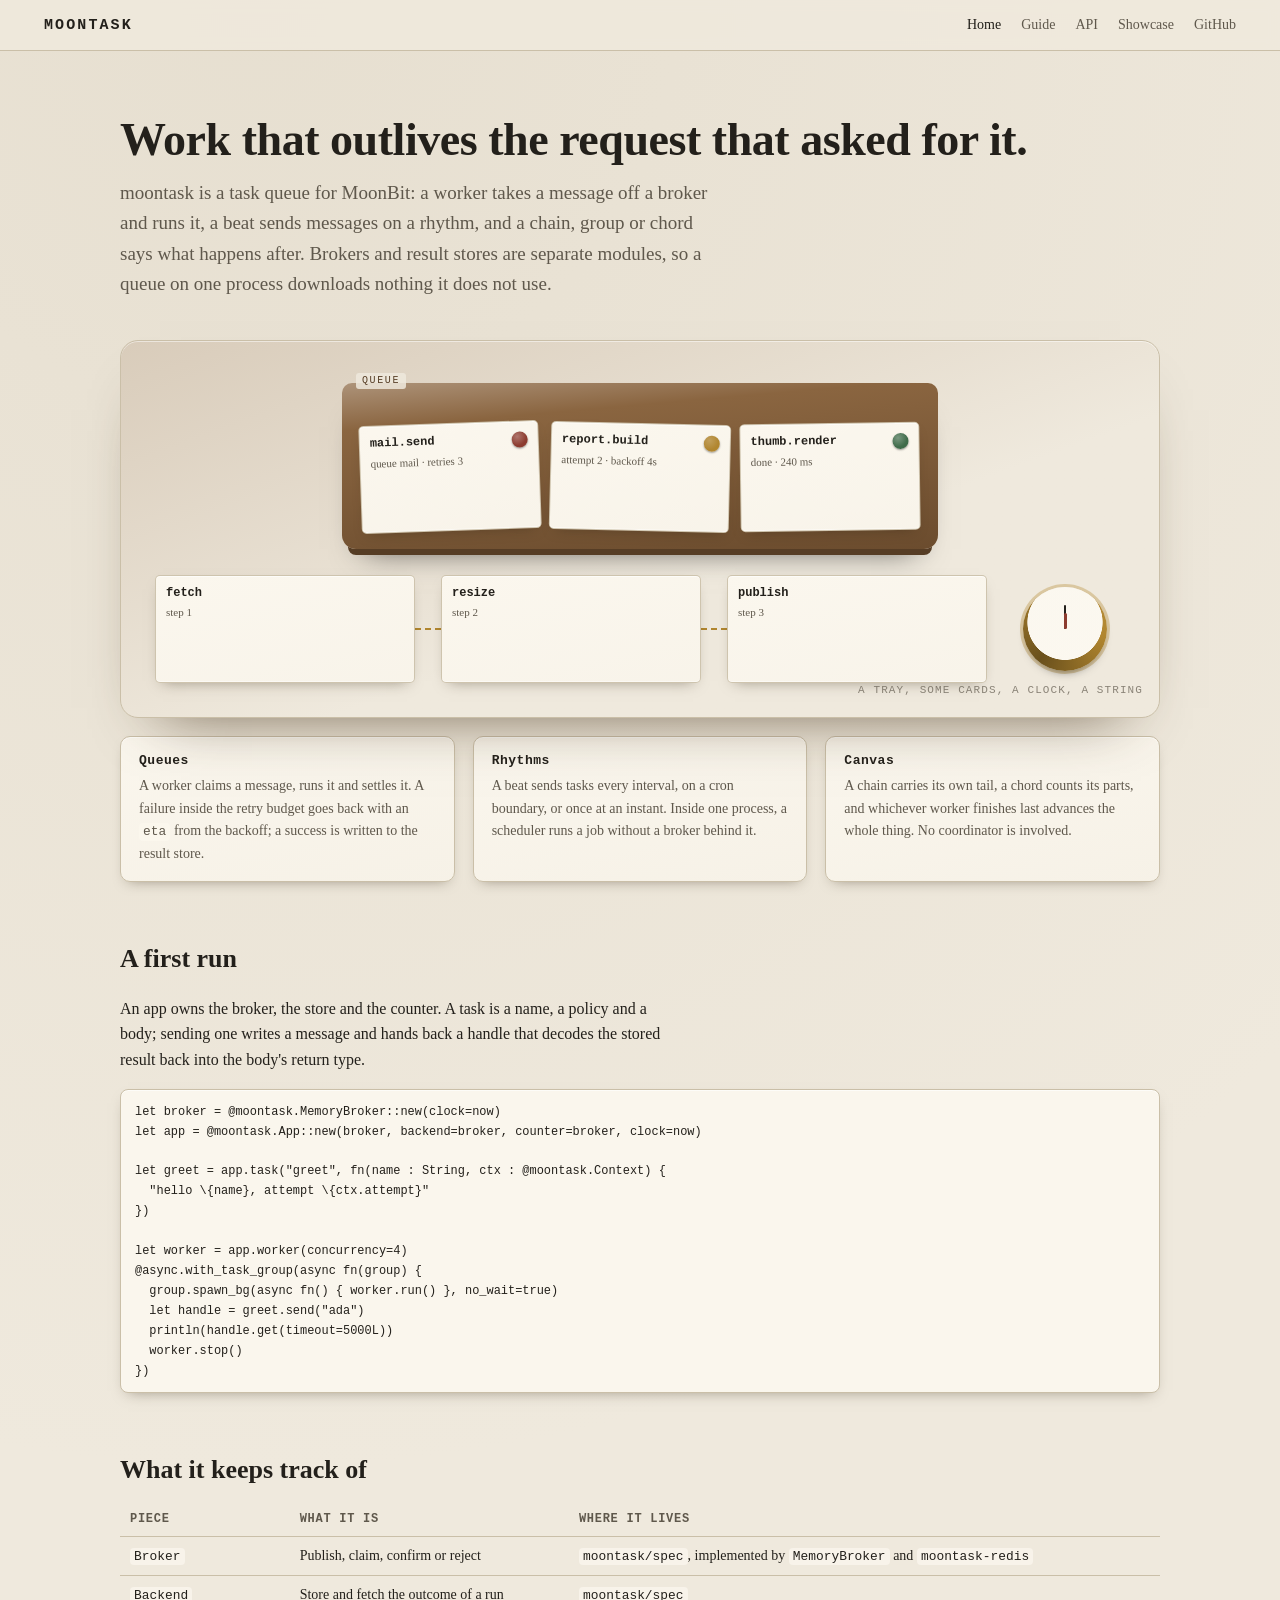
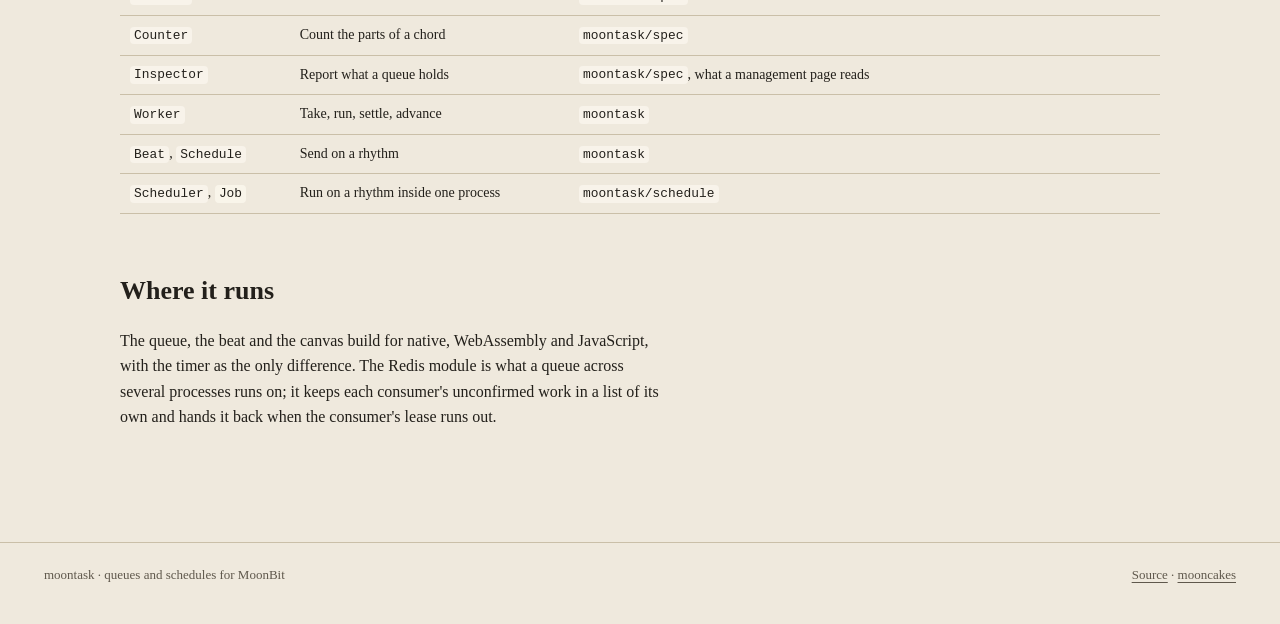
==== docs/index.html @ 1e852bf3 "docs(moontask): add the site, the skill and the recordings. The home page is the model drawn as the " ====
<!DOCTYPE html>
<html lang="en">
<head>
<meta charset="utf-8">
<meta name="viewport" content="width=device-width, initial-scale=1">
<title>moontask · queues and schedules for MoonBit</title>
<meta name="description" content="Task queues, retries, periodic beats and the canvas that chains, groups and joins runs — for MoonBit.">
<link rel="stylesheet" href="assets/style.css">
<link rel="icon" href="data:image/svg+xml,%3Csvg xmlns='http://www.w3.org/2000/svg' viewBox='0 0 32 32'%3E%3Crect width='32' height='32' rx='6' fill='%238a6540'/%3E%3Crect x='7' y='9' width='18' height='13' rx='2' fill='%23fbf7ee'/%3E%3Ccircle cx='16' cy='15.5' r='2.6' fill='%238c3b2f'/%3E%3C/svg%3E">
</head>
<body>
<header class="top">
  <a class="brand" href="./index.html">moontask</a>
  <nav>
    <a href="./index.html" aria-current="page">Home</a>
    <a href="./guide.html">Guide</a>
    <a href="./api.html">API</a>
    <a href="./showcase.html">Showcase</a>
    <a href="https://github.com/moonbitstack/moontask">GitHub</a>
  </nav>
</header>

<main>
  <h1>Work that outlives the request that asked for it.</h1>
  <p class="lede">moontask is a task queue for MoonBit: a worker takes a message off a broker and runs it, a beat sends messages on a rhythm, and a chain, group or chord says what happens after. Brokers and result stores are separate modules, so a queue on one process downloads nothing it does not use.</p>

  <section class="desk" aria-label="A desk with a queue tray, task cards, a clock and a chain">
    <div class="tray">
      <div class="card" style="--tilt:-2deg"><span class="seal"></span><span class="title">mail.send</span><span class="meta">queue mail · retries 3</span></div>
      <div class="card retry" style="--tilt:1.4deg"><span class="seal"></span><span class="title">report.build</span><span class="meta">attempt 2 · backoff 4s</span></div>
      <div class="card ok" style="--tilt:-0.8deg"><span class="seal"></span><span class="title">thumb.render</span><span class="meta">done · 240 ms</span></div>
    </div>
    <div class="desk-row">
      <div class="chain-line" aria-label="A chain of three task cards tied together">
        <div class="card"><span class="title">fetch</span><span class="meta">step 1</span></div>
        <span class="link"></span>
        <div class="card"><span class="title">resize</span><span class="meta">step 2</span></div>
        <span class="link"></span>
        <div class="card"><span class="title">publish</span><span class="meta">step 3</span></div>
      </div>
      <div class="clock" role="img" aria-label="A clock standing for the beat"></div>
    </div>
    <p class="desk-caption">a tray, some cards, a clock, a string</p>
  </section>

  <div class="grid-3">
    <div class="tile">
      <h3>Queues</h3>
      <p>A worker claims a message, runs it and settles it. A failure inside the retry budget goes back with an <code>eta</code> from the backoff; a success is written to the result store.</p>
    </div>
    <div class="tile">
      <h3>Rhythms</h3>
      <p>A beat sends tasks every interval, on a cron boundary, or once at an instant. Inside one process, a scheduler runs a job without a broker behind it.</p>
    </div>
    <div class="tile">
      <h3>Canvas</h3>
      <p>A chain carries its own tail, a chord counts its parts, and whichever worker finishes last advances the whole thing. No coordinator is involved.</p>
    </div>
  </div>

  <h2>A first run</h2>
  <p>An app owns the broker, the store and the counter. A task is a name, a policy and a body; sending one writes a message and hands back a handle that decodes the stored result back into the body's return type.</p>

<pre class="sig"><code>let broker = @moontask.MemoryBroker::new(clock=now)
let app = @moontask.App::new(broker, backend=broker, counter=broker, clock=now)

let greet = app.task("greet", fn(name : String, ctx : @moontask.Context) {
  "hello \{name}, attempt \{ctx.attempt}"
})

let worker = app.worker(concurrency=4)
@async.with_task_group(async fn(group) {
  group.spawn_bg(async fn() { worker.run() }, no_wait=true)
  let handle = greet.send("ada")
  println(handle.get(timeout=5000L))
  worker.stop()
})</code></pre>

  <h2>What it keeps track of</h2>
  <table class="table">
    <thead><tr><th>Piece</th><th>What it is</th><th>Where it lives</th></tr></thead>
    <tbody>
      <tr><td><code>Broker</code></td><td>Publish, claim, confirm or reject</td><td><code>moontask/spec</code>, implemented by <code>MemoryBroker</code> and <code>moontask-redis</code></td></tr>
      <tr><td><code>Backend</code></td><td>Store and fetch the outcome of a run</td><td><code>moontask/spec</code></td></tr>
      <tr><td><code>Counter</code></td><td>Count the parts of a chord</td><td><code>moontask/spec</code></td></tr>
      <tr><td><code>Inspector</code></td><td>Report what a queue holds</td><td><code>moontask/spec</code>, what a management page reads</td></tr>
      <tr><td><code>Worker</code></td><td>Take, run, settle, advance</td><td><code>moontask</code></td></tr>
      <tr><td><code>Beat</code>, <code>Schedule</code></td><td>Send on a rhythm</td><td><code>moontask</code></td></tr>
      <tr><td><code>Scheduler</code>, <code>Job</code></td><td>Run on a rhythm inside one process</td><td><code>moontask/schedule</code></td></tr>
    </tbody>
  </table>

  <h2>Where it runs</h2>
  <p>The queue, the beat and the canvas build for native, WebAssembly and JavaScript, with the timer as the only difference. The Redis module is what a queue across several processes runs on; it keeps each consumer's unconfirmed work in a list of its own and hands it back when the consumer's lease runs out.</p>
</main>

<footer>
  <span>moontask · queues and schedules for MoonBit</span>
  <span><a href="https://github.com/moonbitstack/moontask">Source</a> · <a href="https://mooncakes.io/docs/moonbitstack/moontask">mooncakes</a></span>
</footer>

<script>
  const root = document.documentElement;
  const mark = () => root.classList.toggle("at-top", scrollY === 0);
  addEventListener("scroll", mark, { passive: true });
  mark();
</script>
</body>
</html>
---- docs/assets/style.css ----
/* One stylesheet for every page of the site.
 *
 * The material is paper, wood and brass: the queue is a tray, a task is an index
 * card, the beat is a clock, and a chain is cards tied together. Objects are
 * drawn with gradients and shadows rather than pictures, so they stay sharp at
 * any size and follow the theme.
 */

:root {
  --paper: #efe9dd;
  --paper-2: #e3dbcb;
  --ink: #23201b;
  --ink-2: #5f584c;
  --line: #cabfa8;
  --wood: #8a6540;
  --wood-dark: #6b4c2e;
  --brass: #b1862f;
  --seal: #8c3b2f;
  --green: #3f6b4a;
  --card: #fbf7ee;
  --shadow: 0 1px 0 rgba(255, 255, 255, 0.65) inset, 0 6px 14px -8px rgba(50, 38, 20, 0.5);
  --mono: ui-monospace, SFMono-Regular, "SF Mono", Menlo, Consolas, monospace;
}

@media (prefers-color-scheme: dark) {
  :root {
    --paper: #16140f;
    --paper-2: #1d1a14;
    --ink: #ece6d8;
    --ink-2: #a89e8b;
    --line: #3a342a;
    --wood: #6a4a2c;
    --wood-dark: #3f2c1a;
    --brass: #d3a952;
    --seal: #b4574a;
    --green: #7fae8b;
    --card: #221f18;
    --shadow: 0 1px 0 rgba(255, 255, 255, 0.06) inset, 0 10px 20px -12px rgba(0, 0, 0, 0.9);
  }
}

html {
  background: var(--paper);
  color: var(--ink);
  font: 16px/1.6 ui-serif, Georgia, "Iowan Old Style", "Times New Roman", serif;
  -webkit-text-size-adjust: 100%;
}

body {
  margin: 0;
  min-height: 100vh;
  background-image: radial-gradient(circle at 20% 0%, color-mix(in srgb, var(--paper-2) 70%, transparent), transparent 60%);
}

/* The scrollbar is part of the furniture: a thin brass rail on the page and in
 * every region that scrolls, dim until the pointer is over it. */

@supports selector(::-webkit-scrollbar) {
  html::-webkit-scrollbar { width: 12px; height: 12px; }
  html::-webkit-scrollbar-track { background: transparent; }
  html::-webkit-scrollbar-thumb {
    border-radius: 99px;
    border: 4px solid transparent;
    background-clip: content-box;
    background-color: color-mix(in srgb, var(--brass) 45%, transparent);
  }
  html.at-top::-webkit-scrollbar-thumb { background-color: transparent; }
  .scroll::-webkit-scrollbar { width: 10px; height: 10px; }
  .scroll::-webkit-scrollbar-track { background: transparent; }
  .scroll::-webkit-scrollbar-thumb {
    border-radius: 99px;
    border: 3px solid transparent;
    background-clip: content-box;
    background-color: color-mix(in srgb, var(--ink) 16%, transparent);
  }
  .scroll:hover::-webkit-scrollbar-thumb { background-color: color-mix(in srgb, var(--ink) 34%, transparent); }
}

@supports not selector(::-webkit-scrollbar) {
  html { scrollbar-width: thin; scrollbar-color: color-mix(in srgb, var(--brass) 55%, transparent) transparent; }
  html.at-top { scrollbar-color: transparent transparent; }
  .scroll { scrollbar-width: thin; scrollbar-color: color-mix(in srgb, var(--ink) 24%, transparent) transparent; }
}

::selection { background: color-mix(in srgb, var(--brass) 35%, transparent); }

a { color: inherit; text-decoration-thickness: 1px; text-underline-offset: 3px; }
a:hover { color: var(--seal); }

code, pre, kbd { font-family: var(--mono); font-variant-ligatures: no-contextual; }

.top {
  display: flex;
  align-items: center;
  justify-content: space-between;
  gap: 16px;
  padding: 14px clamp(16px, 4vw, 44px);
  border-bottom: 1px solid var(--line);
  background: color-mix(in srgb, var(--paper) 82%, transparent);
  backdrop-filter: blur(6px);
  position: sticky;
  top: 0;
  z-index: 20;
  user-select: none;
}

.brand {
  font: 600 15px/1 var(--mono);
  letter-spacing: 0.14em;
  text-transform: uppercase;
  text-decoration: none;
}

.top nav { display: flex; gap: clamp(8px, 2vw, 20px); font-size: 14px; }
.top nav a { text-decoration: none; color: var(--ink-2); }
.top nav a[aria-current="page"], .top nav a:hover { color: var(--ink); }

main { max-width: 1040px; margin: 0 auto; padding: clamp(24px, 5vw, 64px) clamp(16px, 4vw, 44px) 96px; }

h1 { font-size: clamp(30px, 5vw, 46px); line-height: 1.1; margin: 0 0 12px; font-weight: 600; letter-spacing: -0.01em; }
h2 { font-size: clamp(20px, 3vw, 26px); margin: 56px 0 12px; font-weight: 600; }
h3 { font-size: 17px; margin: 32px 0 8px; font-weight: 600; }
.lede { font-size: 19px; color: var(--ink-2); max-width: 62ch; margin: 0 0 8px; }
p { max-width: 68ch; }

pre.sig, pre.doc-code, pre.term {
  overflow-x: auto;
  background: color-mix(in srgb, var(--card) 92%, var(--paper));
  border: 1px solid var(--line);
  border-radius: 8px;
  padding: 12px 14px;
  font-size: 13px;
  line-height: 1.5;
  box-shadow: var(--shadow);
  scrollbar-width: thin;
}

code { font-size: 0.92em; background: color-mix(in srgb, var(--card) 80%, transparent); padding: 0.1em 0.32em; border-radius: 4px; }
pre code { background: none; padding: 0; }

/* ---- the desk ------------------------------------------------------------ */

.desk {
  position: relative;
  margin: 40px 0 8px;
  padding: clamp(18px, 3vw, 34px);
  border-radius: 18px;
  background:
    linear-gradient(160deg, color-mix(in srgb, var(--wood) 22%, var(--paper)) 0%, var(--paper) 60%),
    var(--paper);
  border: 1px solid var(--line);
  box-shadow: inset 0 1px 0 rgba(255, 255, 255, 0.5), 0 30px 60px -40px rgba(60, 40, 16, 0.8);
  user-select: none;
  overflow: hidden;
}

.desk-caption {
  position: absolute;
  right: 16px;
  bottom: 10px;
  font: 11px/1 var(--mono);
  letter-spacing: 0.1em;
  text-transform: uppercase;
  color: var(--ink-2);
  opacity: 0.7;
}

.tray {
  position: relative;
  margin: 8px auto 0;
  max-width: 560px;
  min-height: 132px;
  padding: 16px 18px 18px;
  border-radius: 10px 10px 14px 14px;
  background: linear-gradient(175deg, color-mix(in srgb, var(--wood) 70%, #fff) 0%, var(--wood) 22%, var(--wood-dark) 100%);
  box-shadow: 0 12px 0 -6px color-mix(in srgb, var(--wood-dark) 80%, #000), 0 22px 30px -22px rgba(0, 0, 0, 0.7);
  gap: 10px;
  display: flex;
  align-items: flex-end;
}

.tray::before {
  content: "queue";
  position: absolute;
  left: 14px;
  top: -10px;
  font: 10px/1 var(--mono);
  letter-spacing: 0.16em;
  text-transform: uppercase;
  color: color-mix(in srgb, var(--wood-dark) 80%, #000);
  background: color-mix(in srgb, var(--paper) 85%, transparent);
  padding: 3px 6px;
  border-radius: 3px;
}

.card {
  flex: 1 1 0;
  min-width: 0;
  min-height: 84px;
  padding: 10px 10px 12px;
  border-radius: 5px;
  background: linear-gradient(168deg, var(--card), color-mix(in srgb, var(--card) 88%, var(--paper-2)));
  border: 1px solid color-mix(in srgb, var(--line) 90%, transparent);
  box-shadow: var(--shadow), 0 -1px 0 rgba(255, 255, 255, 0.5) inset;
  font-size: 12px;
  line-height: 1.35;
  transform: rotate(var(--tilt, 0deg)) translateY(var(--lift, 0px));
  transition: transform 220ms cubic-bezier(0.2, 0.8, 0.2, 1), box-shadow 220ms;
  cursor: default;
}

.card:hover, .card:focus-visible {
  --lift: -8px;
  --tilt: 0deg;
  box-shadow: 0 18px 26px -18px rgba(50, 38, 20, 0.75), 0 -1px 0 rgba(255, 255, 255, 0.6) inset;
  outline: none;
}

.card .title { display: block; font: 600 12px/1.3 var(--mono); color: var(--ink); }
.card .meta { display: block; color: var(--ink-2); font-size: 11px; margin-top: 4px; }
.card .seal {
  float: right;
  width: 16px;
  height: 16px;
  border-radius: 50%;
  background: radial-gradient(circle at 35% 30%, color-mix(in srgb, var(--seal) 70%, #fff), var(--seal) 60%);
  box-shadow: 0 1px 2px rgba(0, 0, 0, 0.4);
}
.card.ok .seal { background: radial-gradient(circle at 35% 30%, color-mix(in srgb, var(--green) 70%, #fff), var(--green) 60%); }
.card.retry .seal { background: radial-gradient(circle at 35% 30%, color-mix(in srgb, var(--brass) 80%, #fff), var(--brass) 60%); }

.clock {
  width: 84px;
  height: 84px;
  border-radius: 50%;
  margin: 0 auto;
  background:
    radial-gradient(circle at 50% 42%, color-mix(in srgb, var(--card) 92%, #fff) 0 58%, transparent 59%),
    conic-gradient(from -20deg, color-mix(in srgb, var(--brass) 90%, #fff), var(--brass), color-mix(in srgb, var(--brass) 60%, #000), var(--brass));
  box-shadow: 0 6px 12px -8px rgba(0, 0, 0, 0.8), 0 0 0 3px color-mix(in srgb, var(--brass) 35%, transparent);
  position: relative;
}

.clock::before, .clock::after {
  content: "";
  position: absolute;
  left: 50%;
  bottom: 50%;
  transform-origin: 50% 100%;
  background: var(--ink);
  border-radius: 2px;
}

.clock::before { width: 2px; height: 24px; margin-left: -1px; animation: sweep 6s linear infinite; }
.clock::after { width: 3px; height: 16px; margin-left: -1.5px; background: var(--seal); animation: sweep 72s linear infinite; }

@keyframes sweep { to { transform: rotate(360deg); } }

@media (prefers-reduced-motion: reduce) {
  .clock::before, .clock::after { animation: none; }
  .card { transition: none; }
}

.desk-row {
  display: grid;
  grid-template-columns: minmax(0, 1fr) 120px;
  align-items: center;
  gap: 18px;
  margin-top: 26px;
}

.chain-line {
  display: flex;
  align-items: center;
  gap: 0;
  min-width: 0;
}

.chain-line .card { flex: 1 1 0; }
.chain-line .link {
  width: 26px;
  height: 2px;
  background: repeating-linear-gradient(90deg, var(--brass) 0 6px, transparent 6px 10px);
  flex: none;
}

/* ---- sections ------------------------------------------------------------ */

.grid-3 {
  display: grid;
  grid-template-columns: repeat(3, minmax(0, 1fr));
  gap: 18px;
  margin: 18px 0 0;
}

.tile {
  padding: 16px 18px;
  border-radius: 10px;
  background: linear-gradient(170deg, color-mix(in srgb, var(--card) 96%, var(--paper)), color-mix(in srgb, var(--card) 80%, var(--paper-2)));
  border: 1px solid var(--line);
  box-shadow: var(--shadow);
}

.tile h3 { margin: 0 0 6px; font: 600 13px/1.3 var(--mono); letter-spacing: 0.04em; }
.tile p { margin: 0; font-size: 14px; color: var(--ink-2); max-width: none; }

.table { width: 100%; border-collapse: collapse; font-size: 14px; margin: 12px 0 0; }
.table th, .table td { text-align: left; padding: 8px 10px; border-bottom: 1px solid var(--line); vertical-align: top; }
.table th { font: 600 12px/1.4 var(--mono); text-transform: uppercase; letter-spacing: 0.06em; color: var(--ink-2); }

.steps { counter-reset: step; padding: 0; list-style: none; }
.steps > li { counter-increment: step; position: relative; padding-left: 42px; margin: 26px 0; }
.steps > li::before {
  content: counter(step);
  position: absolute;
  left: 0;
  top: -2px;
  width: 26px;
  height: 26px;
  border-radius: 50%;
  display: grid;
  place-items: center;
  font: 600 12px/1 var(--mono);
  color: var(--card);
  background: radial-gradient(circle at 35% 30%, color-mix(in srgb, var(--brass) 70%, #fff), var(--brass) 65%);
  box-shadow: 0 2px 4px -2px rgba(0, 0, 0, 0.6);
}

/* ---- api ----------------------------------------------------------------- */

.api-entry { margin: 18px 0 22px; }
.api-entry .doc { font-size: 14px; color: var(--ink-2); }
.api-entry .doc p { margin: 6px 0; }
.api h2 { margin-top: 48px; padding-bottom: 6px; border-bottom: 1px solid var(--line); font-family: var(--mono); font-size: 18px; }
.api h3 { font-family: var(--mono); font-size: 13px; text-transform: uppercase; letter-spacing: 0.1em; color: var(--ink-2); }
.members { list-style: none; padding: 0; margin: 8px 0 0; font-size: 13px; }
.members li { display: grid; grid-template-columns: minmax(0, 14ch) minmax(0, 1fr); gap: 10px; padding: 4px 0; border-bottom: 1px dotted color-mix(in srgb, var(--line) 70%, transparent); }
.members span { color: var(--ink-2); font-family: var(--mono); font-size: 12px; overflow-wrap: anywhere; }

/* ---- showcase ------------------------------------------------------------ */

.terminal {
  border-radius: 10px;
  overflow: hidden;
  border: 1px solid var(--line);
  box-shadow: var(--shadow);
  background: color-mix(in srgb, var(--card) 90%, var(--paper));
  margin: 20px 0 8px;
}

.terminal .bar {
  display: flex;
  gap: 6px;
  padding: 8px 12px;
  border-bottom: 1px solid var(--line);
  background: color-mix(in srgb, var(--paper-2) 70%, var(--paper));
}

.terminal .bar i { width: 9px; height: 9px; border-radius: 50%; background: color-mix(in srgb, var(--ink) 20%, transparent); }

.terminal pre { margin: 0; border: 0; box-shadow: none; background: none; max-height: 320px; overflow: auto; }
.terminal pre .line { display: block; white-space: pre; }
.terminal pre .prompt { color: var(--ink-2); }
.terminal pre .key { color: var(--seal); }
.terminal pre .val { color: var(--green); }

.actions { display: flex; gap: 10px; flex-wrap: wrap; margin: 12px 0 0; }

button.play {
  font: 600 13px/1 var(--mono);
  letter-spacing: 0.04em;
  padding: 9px 14px;
  border-radius: 6px;
  border: 1px solid color-mix(in srgb, var(--wood) 60%, var(--line));
  background: linear-gradient(180deg, color-mix(in srgb, var(--wood) 62%, #fff), var(--wood));
  color: #fdf8ee;
  cursor: pointer;
  box-shadow: 0 2px 0 color-mix(in srgb, var(--wood-dark) 90%, #000), 0 6px 12px -8px rgba(0, 0, 0, 0.7);
}

button.play:active { transform: translateY(1px); box-shadow: 0 1px 0 color-mix(in srgb, var(--wood-dark) 90%, #000); }

footer {
  border-top: 1px solid var(--line);
  padding: 22px clamp(16px, 4vw, 44px) 40px;
  font-size: 13px;
  color: var(--ink-2);
  display: flex;
  gap: 16px;
  flex-wrap: wrap;
  justify-content: space-between;
}

@media (width <= 860px) {
  .grid-3 { grid-template-columns: minmax(0, 1fr); }
  .desk-row { grid-template-columns: minmax(0, 1fr); }
  .clock { margin: 0; }
  .tray { flex-wrap: wrap; }
  .top { flex-wrap: wrap; }
  .members li { grid-template-columns: minmax(0, 1fr); }
}
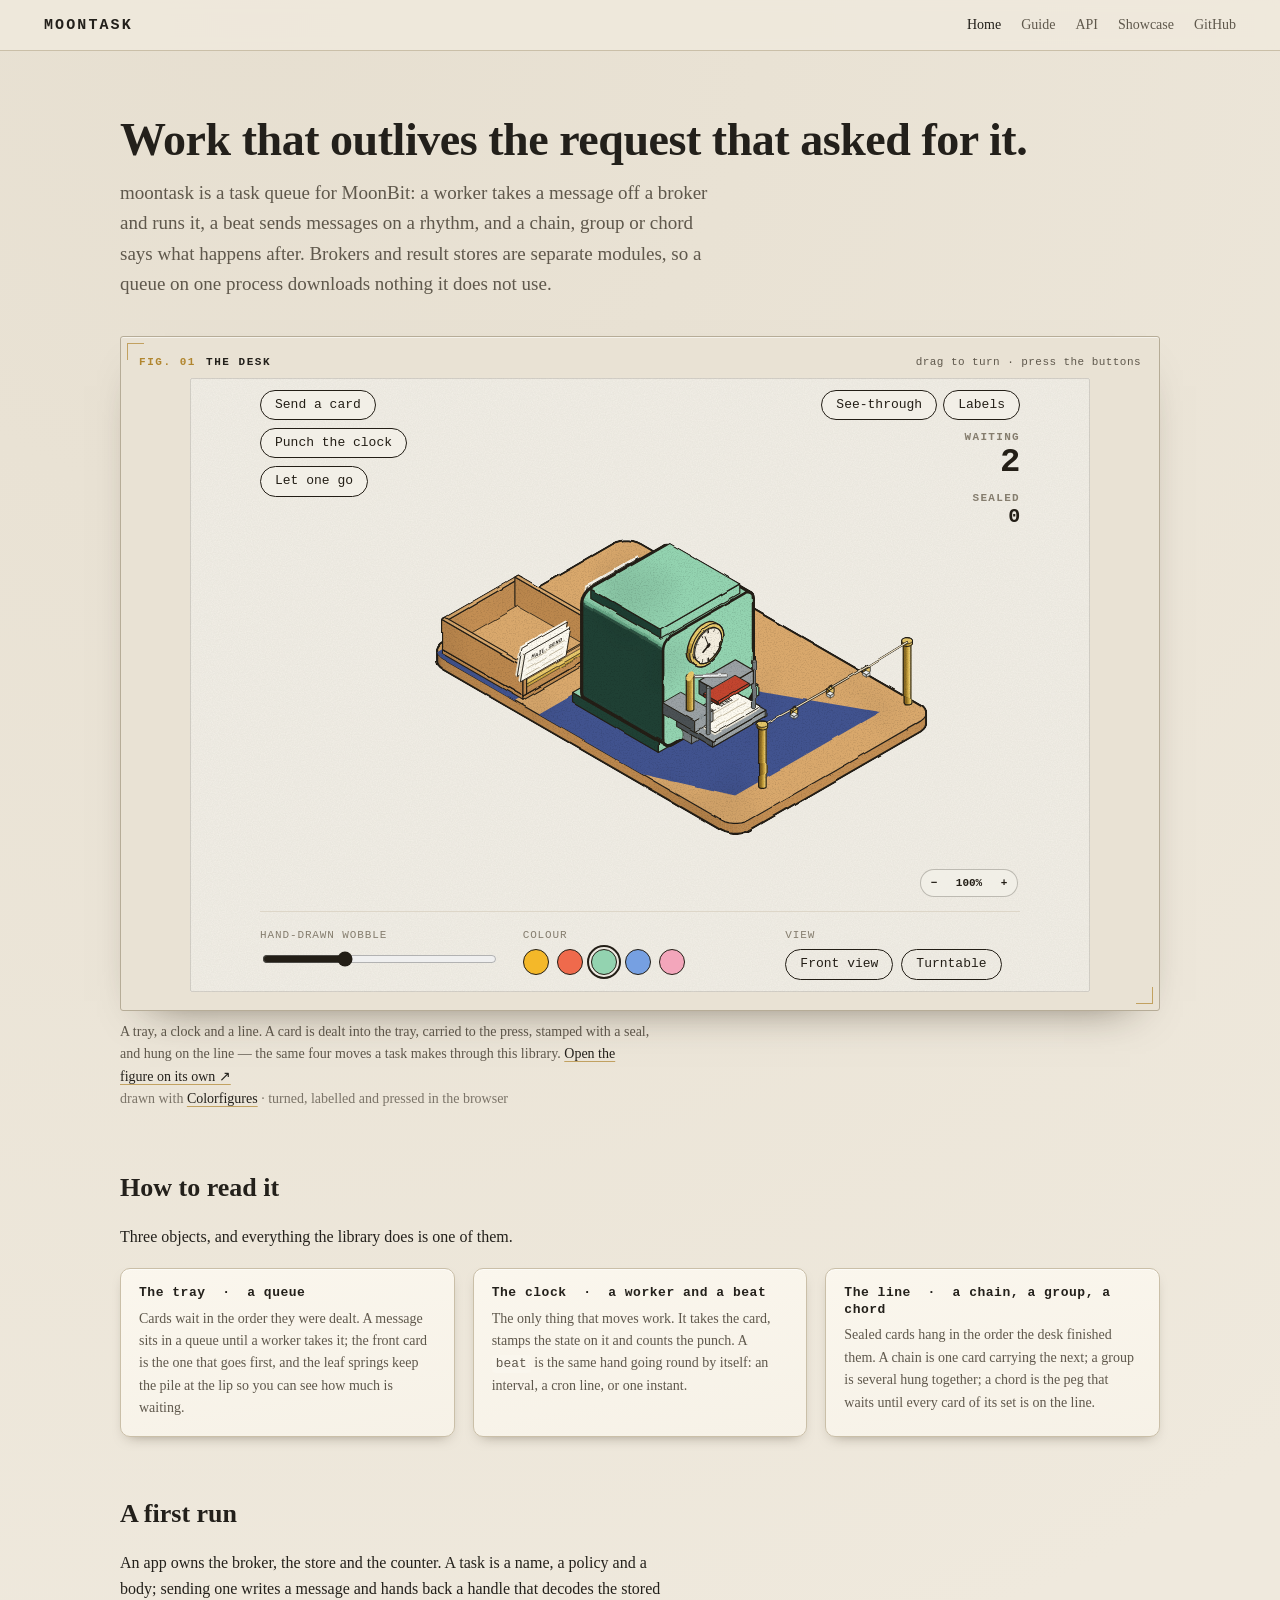
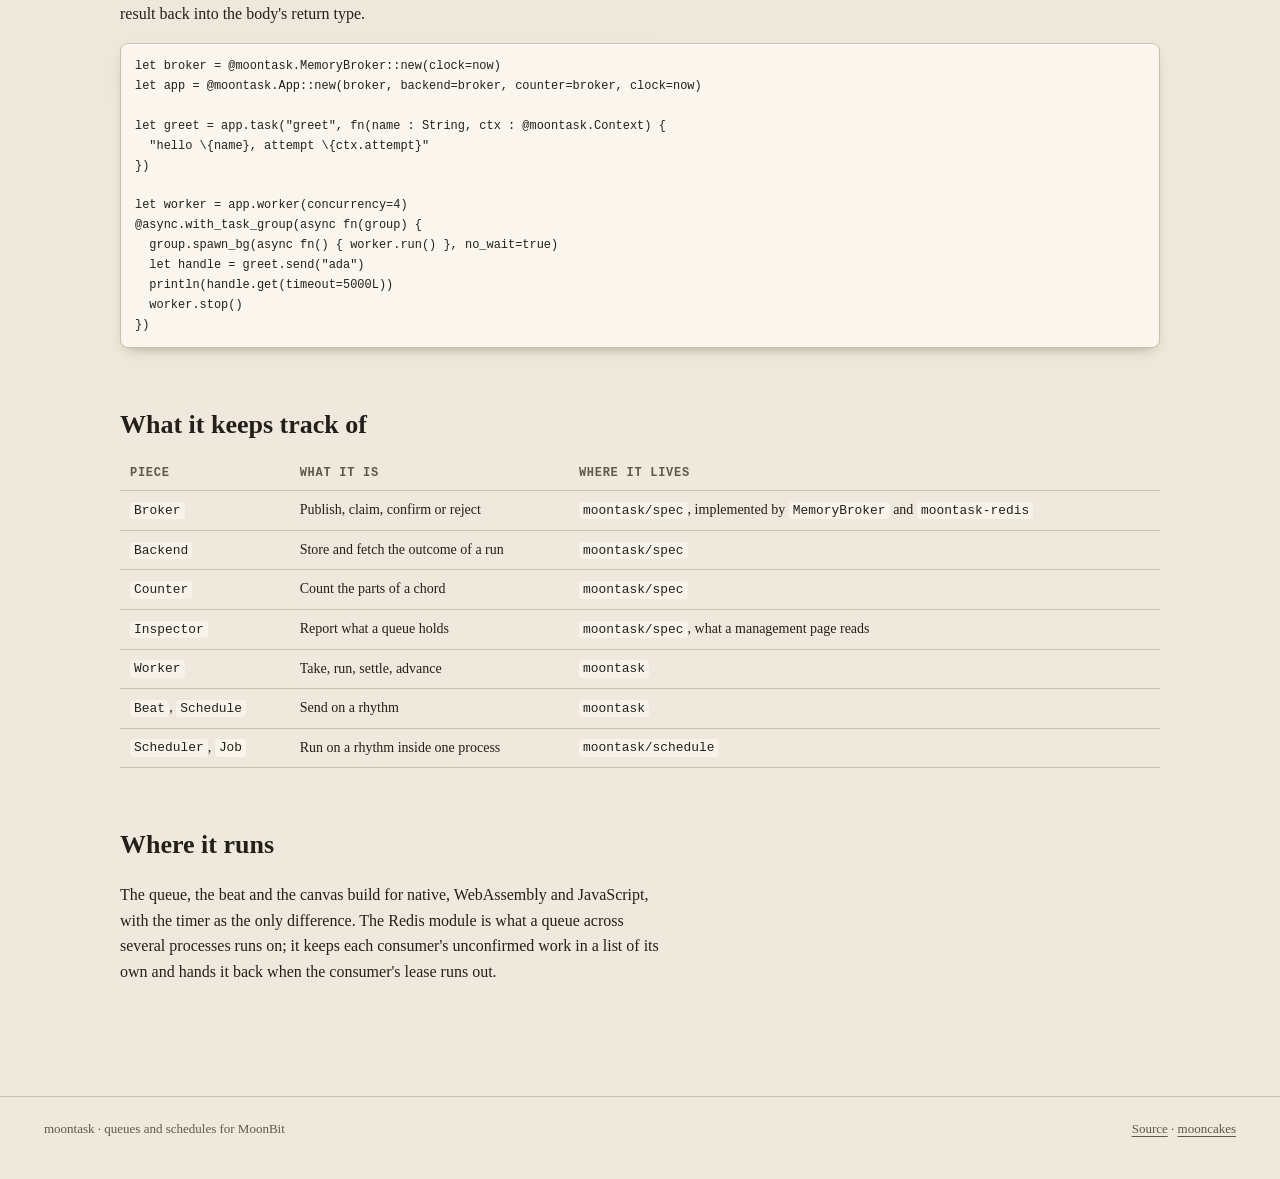
==== commit ede12fd7: "docs(moontask): draw the model as a desk you can press. The home page used to show the queue, the be" ====
--- a/docs/index.html
+++ b/docs/index.html
@@ -24,37 +24,35 @@
   <h1>Work that outlives the request that asked for it.</h1>
   <p class="lede">moontask is a task queue for MoonBit: a worker takes a message off a broker and runs it, a beat sends messages on a rhythm, and a chain, group or chord says what happens after. Brokers and result stores are separate modules, so a queue on one process downloads nothing it does not use.</p>
 
-  <section class="desk" aria-label="A desk with a queue tray, task cards, a clock and a chain">
-    <div class="tray">
-      <div class="card" style="--tilt:-2deg"><span class="seal"></span><span class="title">mail.send</span><span class="meta">queue mail · retries 3</span></div>
-      <div class="card retry" style="--tilt:1.4deg"><span class="seal"></span><span class="title">report.build</span><span class="meta">attempt 2 · backoff 4s</span></div>
-      <div class="card ok" style="--tilt:-0.8deg"><span class="seal"></span><span class="title">thumb.render</span><span class="meta">done · 240 ms</span></div>
+  <figure class="plate">
+    <div class="plate-frame">
+      <div class="plate-head">
+        <span class="plate-no">Fig. 01</span>
+        <span class="plate-name">The desk</span>
+        <span class="plate-hint">drag to turn · press the buttons</span>
+      </div>
+      <iframe src="./figures/desk.html?embed=1" title="An isometric desk: a wooden in-tray, a punch clock and a line of tags. Turn it, look inside it, and press the buttons." loading="lazy" scrolling="no"></iframe>
     </div>
-    <div class="desk-row">
-      <div class="chain-line" aria-label="A chain of three task cards tied together">
-        <div class="card"><span class="title">fetch</span><span class="meta">step 1</span></div>
-        <span class="link"></span>
-        <div class="card"><span class="title">resize</span><span class="meta">step 2</span></div>
-        <span class="link"></span>
-        <div class="card"><span class="title">publish</span><span class="meta">step 3</span></div>
-      </div>
-      <div class="clock" role="img" aria-label="A clock standing for the beat"></div>
-    </div>
-    <p class="desk-caption">a tray, some cards, a clock, a string</p>
-  </section>
+    <figcaption>
+      A tray, a clock and a line. A card is dealt into the tray, carried to the press, stamped with a seal, and hung on the line — the same four moves a task makes through this library. <a href="./figures/desk.html">Open the figure on its own&nbsp;↗</a><br>
+      <span class="credit">drawn with <a href="https://april-zhu.com/colorfigures">Colorfigures</a> · turned, labelled and pressed in the browser</span>
+    </figcaption>
+  </figure>
 
-  <div class="grid-3">
+  <h2>How to read it</h2>
+  <p>Three objects, and everything the library does is one of them.</p>
+  <div class="grid-3 legend">
     <div class="tile">
-      <h3>Queues</h3>
-      <p>A worker claims a message, runs it and settles it. A failure inside the retry budget goes back with an <code>eta</code> from the backoff; a success is written to the result store.</p>
+      <h3>The tray &nbsp;·&nbsp; a queue</h3>
+      <p>Cards wait in the order they were dealt. A message sits in a queue until a worker takes it; the front card is the one that goes first, and the leaf springs keep the pile at the lip so you can see how much is waiting.</p>
     </div>
     <div class="tile">
-      <h3>Rhythms</h3>
-      <p>A beat sends tasks every interval, on a cron boundary, or once at an instant. Inside one process, a scheduler runs a job without a broker behind it.</p>
+      <h3>The clock &nbsp;·&nbsp; a worker and a beat</h3>
+      <p>The only thing that moves work. It takes the card, stamps the state on it and counts the punch. A <code>beat</code> is the same hand going round by itself: an interval, a cron line, or one instant.</p>
     </div>
     <div class="tile">
-      <h3>Canvas</h3>
-      <p>A chain carries its own tail, a chord counts its parts, and whichever worker finishes last advances the whole thing. No coordinator is involved.</p>
+      <h3>The line &nbsp;·&nbsp; a chain, a group, a chord</h3>
+      <p>Sealed cards hang in the order the desk finished them. A chain is one card carrying the next; a group is several hung together; a chord is the peg that waits until every card of its set is on the line.</p>
     </div>
   </div>
 
--- a/docs/assets/style.css
+++ b/docs/assets/style.css
@@ -399,3 +399,76 @@
   .top { flex-wrap: wrap; }
   .members li { grid-template-columns: minmax(0, 1fr); }
 }
+
+/* The figure plate.
+ *
+ * The diorama is drawn on its own paper inside the frame: the page gives it a
+ * mat, a hairline and a plate number, and never recolours what is inside. In the
+ * dark theme the mat darkens and the figure stays lit, like a print under a
+ * lamp. */
+.plate { margin: clamp(20px, 4vw, 36px) 0 6px; }
+
+.plate-frame {
+  position: relative;
+  padding: clamp(10px, 1.6vw, 18px);
+  background: color-mix(in srgb, var(--paper-2) 52%, var(--paper));
+  border: 1px solid color-mix(in srgb, var(--line) 88%, var(--ink));
+  border-radius: 3px;
+  box-shadow: 0 1px 0 color-mix(in srgb, #fff 55%, transparent) inset,
+    0 20px 44px -30px rgba(40, 30, 16, 0.7);
+}
+
+/* brass corner ticks, the way a plate is pinned down */
+.plate-frame::before,
+.plate-frame::after {
+  content: "";
+  position: absolute;
+  width: 16px;
+  height: 16px;
+  border: 1px solid color-mix(in srgb, var(--brass) 70%, transparent);
+  pointer-events: none;
+}
+.plate-frame::before { top: 6px; left: 6px; border-right: 0; border-bottom: 0; }
+.plate-frame::after { bottom: 6px; right: 6px; border-left: 0; border-top: 0; }
+
+.plate-head {
+  display: flex;
+  align-items: baseline;
+  gap: 10px;
+  margin: 2px 0 10px;
+  font: 600 11px/1 var(--mono);
+  letter-spacing: 0.14em;
+  text-transform: uppercase;
+  color: var(--ink-2);
+}
+.plate-no { color: var(--brass); }
+.plate-name { color: var(--ink); }
+.plate-hint { margin-left: auto; letter-spacing: 0.04em; text-transform: none; font-weight: 400; }
+
+.plate iframe {
+  display: block;
+  width: 100%;
+  max-width: 900px;
+  margin: 0 auto;
+  height: clamp(430px, 48vw, 620px);
+  border: 0;
+  border-radius: 2px;
+  background: #f2efe7;
+  outline: 1px solid color-mix(in srgb, var(--ink) 14%, transparent);
+  outline-offset: -1px;
+}
+
+.plate figcaption {
+  margin-top: 10px;
+  font-size: 14px;
+  color: var(--ink-2);
+  max-width: 76ch;
+}
+.credit { color: color-mix(in srgb, var(--ink-2) 80%, transparent); }
+.credit a { color: inherit; text-decoration-color: color-mix(in srgb, var(--brass) 60%, transparent); }
+.plate figcaption a { color: var(--ink); text-decoration-color: color-mix(in srgb, var(--brass) 70%, transparent); }
+
+@media (width <= 620px) {
+  .plate iframe { height: 76vh; }
+  .plate-hint { display: none; }
+}
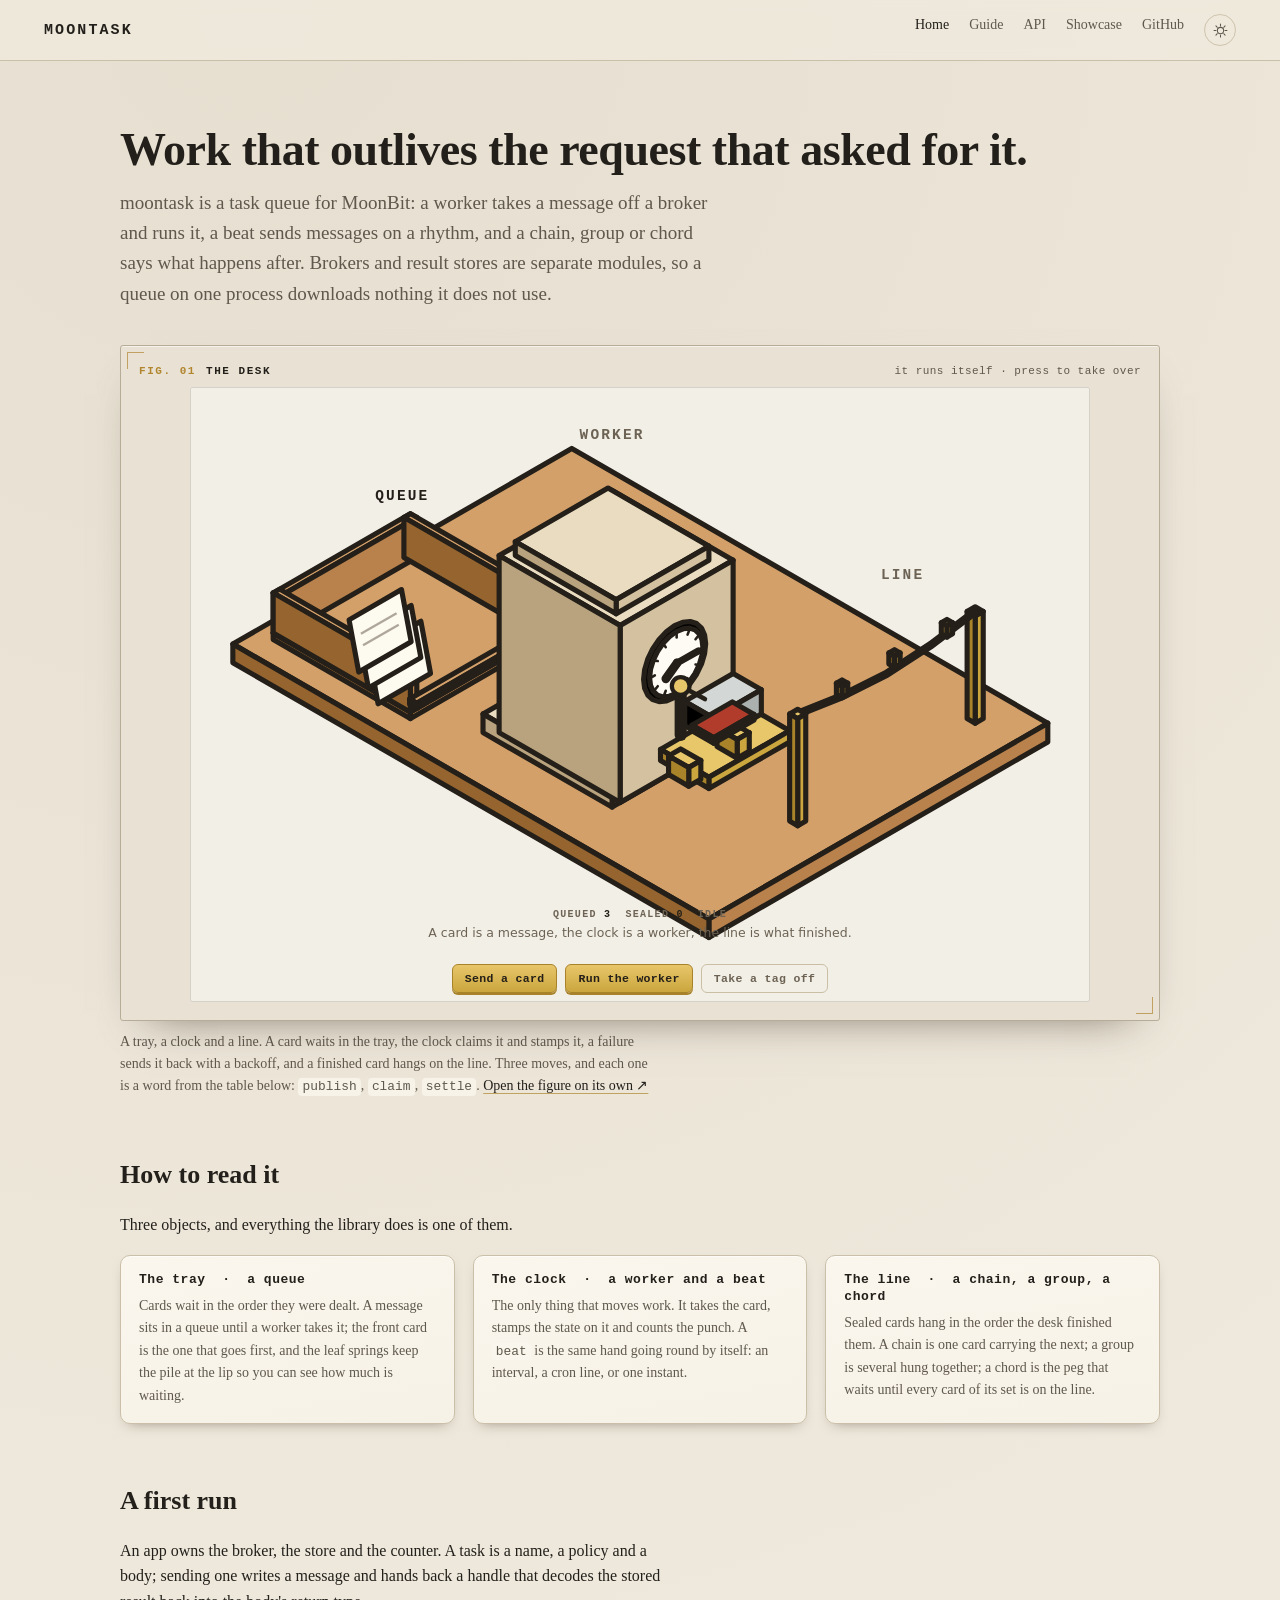
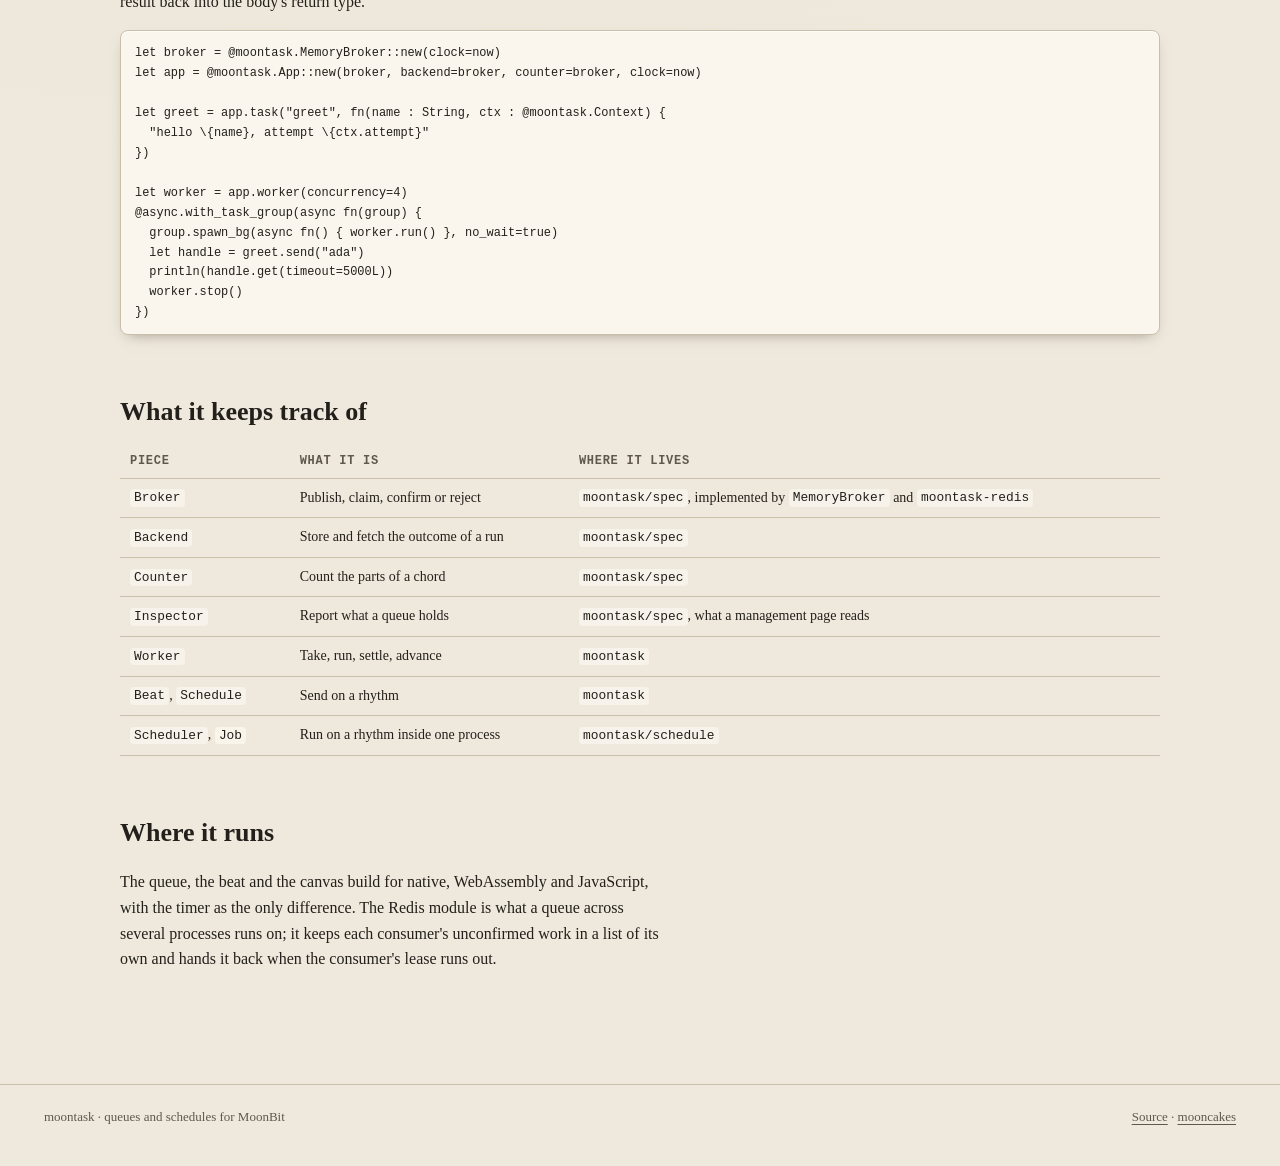
==== commit 28d69089: "feat(docs): a theme switch that sticks, and a desk that says what it is doing. The site followed the" ====
--- a/docs/index.html
+++ b/docs/index.html
@@ -5,6 +5,7 @@
 <meta name="viewport" content="width=device-width, initial-scale=1">
 <title>moontask · queues and schedules for MoonBit</title>
 <meta name="description" content="Task queues, retries, periodic beats and the canvas that chains, groups and joins runs — for MoonBit.">
+<script>try{var t=localStorage.getItem("moontask-theme");if(t)document.documentElement.setAttribute("data-theme",t);}catch(e){}</script>
 <link rel="stylesheet" href="assets/style.css">
 <link rel="icon" href="data:image/svg+xml,%3Csvg xmlns='http://www.w3.org/2000/svg' viewBox='0 0 32 32'%3E%3Crect width='32' height='32' rx='6' fill='%238a6540'/%3E%3Crect x='7' y='9' width='18' height='13' rx='2' fill='%23fbf7ee'/%3E%3Ccircle cx='16' cy='15.5' r='2.6' fill='%238c3b2f'/%3E%3C/svg%3E">
 </head>
@@ -17,6 +18,9 @@
     <a href="./api.html">API</a>
     <a href="./showcase.html">Showcase</a>
     <a href="https://github.com/moonbitstack/moontask">GitHub</a>
+    <button class="theme-toggle" type="button" aria-label="Switch between the light and dark theme" title="Light or dark">
+      <svg viewBox="0 0 20 20" aria-hidden="true"><circle cx="10" cy="10" r="4.2"/><g class="rays"><path d="M10 1.4v2.6M10 16v2.6M1.4 10h2.6M16 10h2.6M3.9 3.9l1.8 1.8M14.3 14.3l1.8 1.8M16.1 3.9l-1.8 1.8M5.7 14.3l-1.8 1.8"/></g></svg>
+    </button>
   </nav>
 </header>
 
@@ -29,13 +33,12 @@
       <div class="plate-head">
         <span class="plate-no">Fig. 01</span>
         <span class="plate-name">The desk</span>
-        <span class="plate-hint">drag to turn · press the buttons</span>
+        <span class="plate-hint">it runs itself · press to take over</span>
       </div>
       <iframe src="./figures/desk.html?embed=1" title="An isometric desk: a wooden in-tray, a punch clock and a line of tags. Turn it, look inside it, and press the buttons." loading="lazy" scrolling="no"></iframe>
     </div>
     <figcaption>
-      A tray, a clock and a line. A card is dealt into the tray, carried to the press, stamped with a seal, and hung on the line — the same four moves a task makes through this library. <a href="./figures/desk.html">Open the figure on its own&nbsp;↗</a><br>
-      <span class="credit">drawn with <a href="https://april-zhu.com/colorfigures">Colorfigures</a> · turned, labelled and pressed in the browser</span>
+      A tray, a clock and a line. A card waits in the tray, the clock claims it and stamps it, a failure sends it back with a backoff, and a finished card hangs on the line. Three moves, and each one is a word from the table below: <code>publish</code>, <code>claim</code>, <code>settle</code>. <a href="./figures/desk.html">Open the figure on its own&nbsp;↗</a>
     </figcaption>
   </figure>
 
@@ -103,5 +106,6 @@
   addEventListener("scroll", mark, { passive: true });
   mark();
 </script>
+<script src="assets/theme.js"></script>
 </body>
 </html>
--- a/docs/assets/style.css
+++ b/docs/assets/style.css
@@ -453,7 +453,7 @@
   height: clamp(430px, 48vw, 620px);
   border: 0;
   border-radius: 2px;
-  background: #f2efe7;
+  background: var(--figure-bg);
   outline: 1px solid color-mix(in srgb, var(--ink) 14%, transparent);
   outline-offset: -1px;
 }
@@ -469,6 +469,61 @@
 .plate figcaption a { color: var(--ink); text-decoration-color: color-mix(in srgb, var(--brass) 70%, transparent); }
 
 @media (width <= 620px) {
-  .plate iframe { height: 76vh; }
+  .plate iframe { height: 88vh; }
   .plate-hint { display: none; }
 }
+
+/* A choice the reader made, on top of the system's. The attribute is set in
+ * <head> before this file loads, so there is no flash of the wrong paper. */
+:root[data-theme="dark"] {
+  --paper: #16140f;
+  --paper-2: #1d1a14;
+  --ink: #ece6d8;
+  --ink-2: #a89e8b;
+  --line: #3a342a;
+  --wood: #6a4a2c;
+  --wood-dark: #3f2c1a;
+  --brass: #d3a952;
+  --seal: #b4574a;
+  --green: #7fae8b;
+  --card: #221f18;
+  --figure-bg: #14120d;
+  --shadow: 0 1px 0 rgba(255, 255, 255, 0.06) inset, 0 10px 20px -12px rgba(0, 0, 0, 0.9);
+}
+
+:root[data-theme="light"] {
+  --paper: #efe9dd;
+  --paper-2: #e3dbcb;
+  --ink: #23201b;
+  --ink-2: #5f584c;
+  --line: #cabfa8;
+  --wood: #8a6540;
+  --wood-dark: #6b4c2e;
+  --brass: #b1862f;
+  --seal: #8c3b2f;
+  --green: #3f6b4a;
+  --card: #fbf7ee;
+  --figure-bg: #f2efe7;
+  --shadow: 0 1px 0 rgba(255, 255, 255, 0.65) inset, 0 6px 14px -8px rgba(50, 38, 20, 0.5);
+}
+
+:root { --figure-bg: #f2efe7; }
+
+/* The switch: a sun that turns into a moon, in the same ink as the nav. */
+.theme-toggle {
+  all: unset;
+  cursor: pointer;
+  width: 30px;
+  height: 30px;
+  display: grid;
+  place-items: center;
+  border: 1px solid color-mix(in srgb, var(--line) 90%, transparent);
+  border-radius: 999px;
+  color: var(--ink-2);
+}
+.theme-toggle:hover, .theme-toggle:focus-visible { color: var(--ink); border-color: var(--ink-2); }
+.theme-toggle svg { width: 15px; height: 15px; fill: none; stroke: currentColor; stroke-width: 1.4; stroke-linecap: round; }
+.theme-toggle .rays { transition: opacity 0.25s ease, transform 0.25s ease; transform-origin: 10px 10px; }
+.theme-toggle[aria-pressed="true"] .rays { opacity: 0; transform: rotate(-40deg) scale(0.6); }
+.theme-toggle[aria-pressed="true"] circle { transform-origin: 10px 10px; transform: scale(0.86); }
+.to-top, .top { align-items: center; }
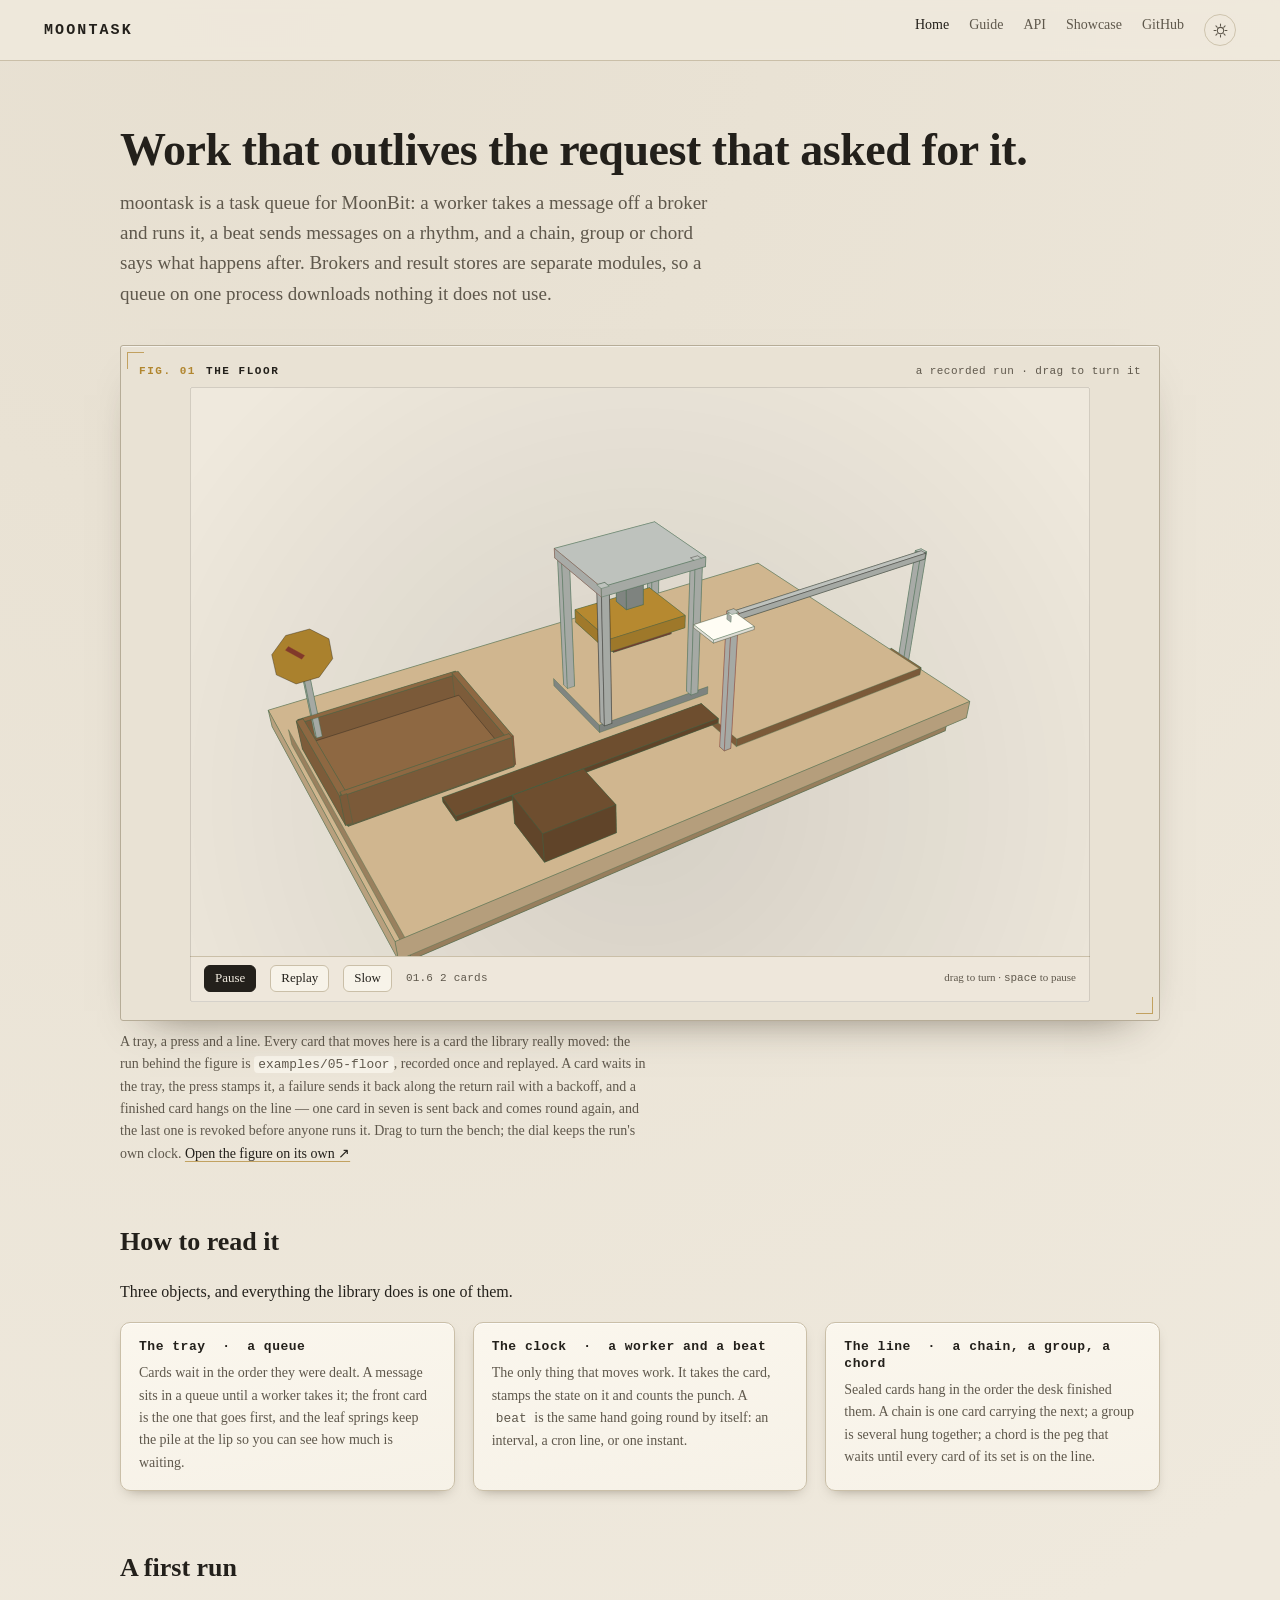
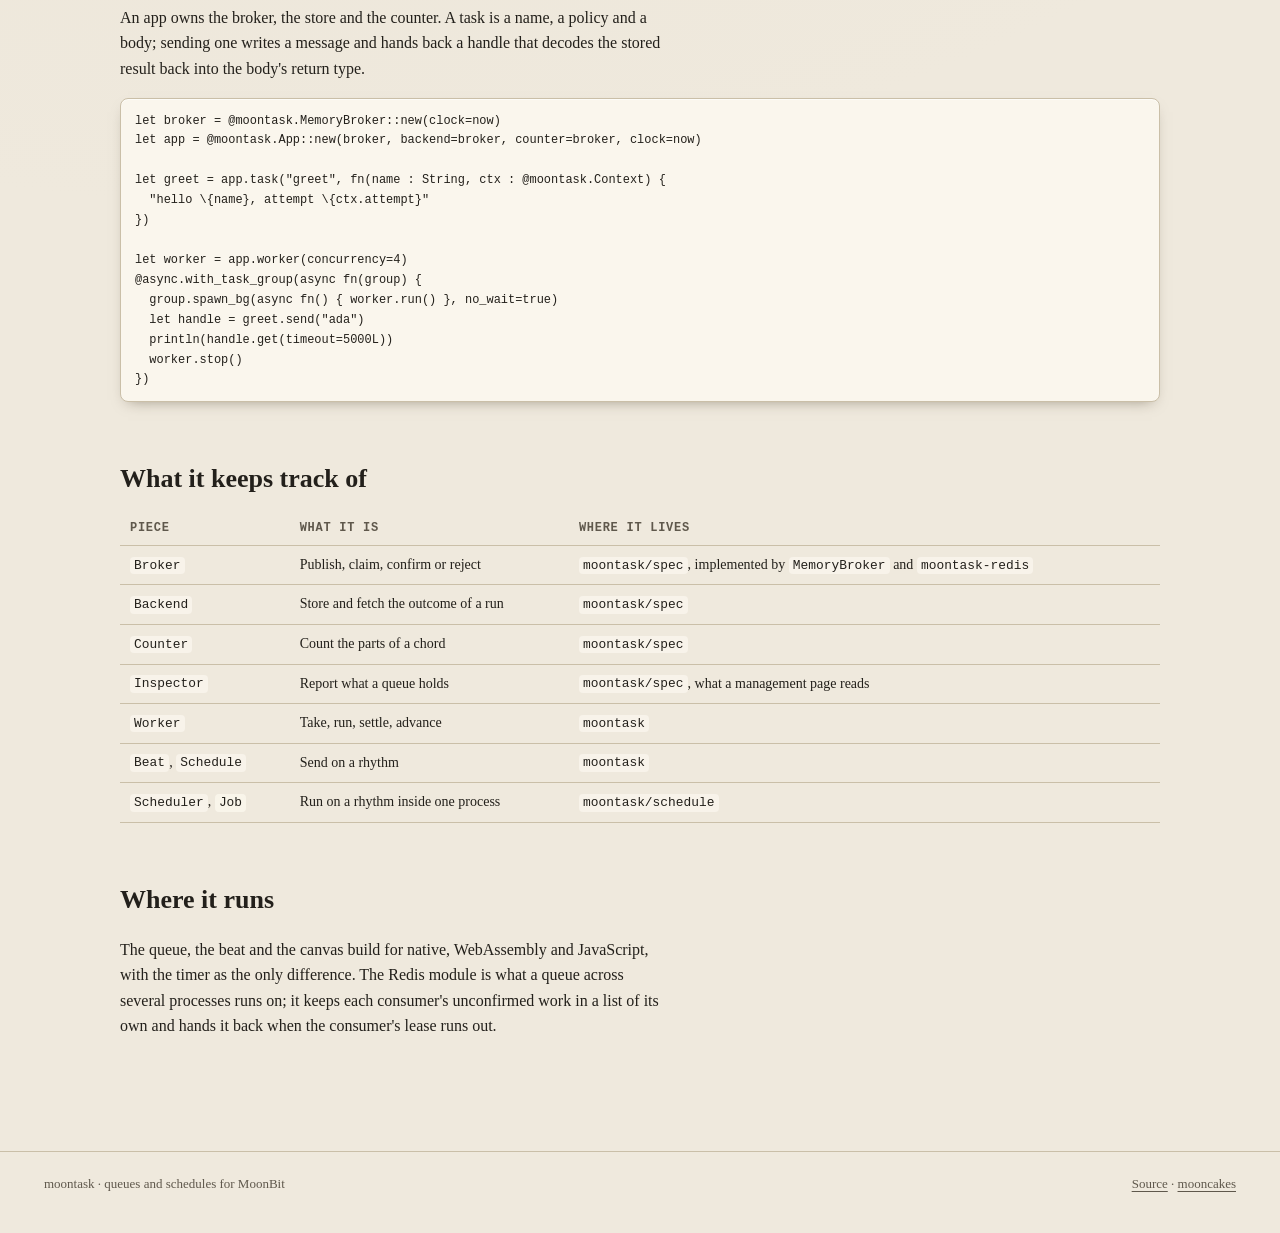
==== commit 4fef9733: "feat(docs): the floor, a figure that replays a run the library really did. The old plate was a drawi" ====
--- a/docs/index.html
+++ b/docs/index.html
@@ -32,13 +32,13 @@
     <div class="plate-frame">
       <div class="plate-head">
         <span class="plate-no">Fig. 01</span>
-        <span class="plate-name">The desk</span>
-        <span class="plate-hint">it runs itself · press to take over</span>
+        <span class="plate-name">The floor</span>
+        <span class="plate-hint">a recorded run · drag to turn it</span>
       </div>
-      <iframe src="./figures/desk.html?embed=1" title="An isometric desk: a wooden in-tray, a punch clock and a line of tags. Turn it, look inside it, and press the buttons." loading="lazy" scrolling="no"></iframe>
+      <iframe src="./figures/floor.html" title="A workbench in perspective: a tray of cards on the left, a press in the middle and a line of finished cards on the right, replaying a recorded run." loading="lazy" scrolling="no"></iframe>
     </div>
     <figcaption>
-      A tray, a clock and a line. A card waits in the tray, the clock claims it and stamps it, a failure sends it back with a backoff, and a finished card hangs on the line. Three moves, and each one is a word from the table below: <code>publish</code>, <code>claim</code>, <code>settle</code>. <a href="./figures/desk.html">Open the figure on its own&nbsp;↗</a>
+      A tray, a press and a line. Every card that moves here is a card the library really moved: the run behind the figure is <code>examples/05-floor</code>, recorded once and replayed. A card waits in the tray, the press stamps it, a failure sends it back along the return rail with a backoff, and a finished card hangs on the line — one card in seven is sent back and comes round again, and the last one is revoked before anyone runs it. Drag to turn the bench; the dial keeps the run's own clock. <a href="./figures/floor.html">Open the figure on its own&nbsp;↗</a>
     </figcaption>
   </figure>
 
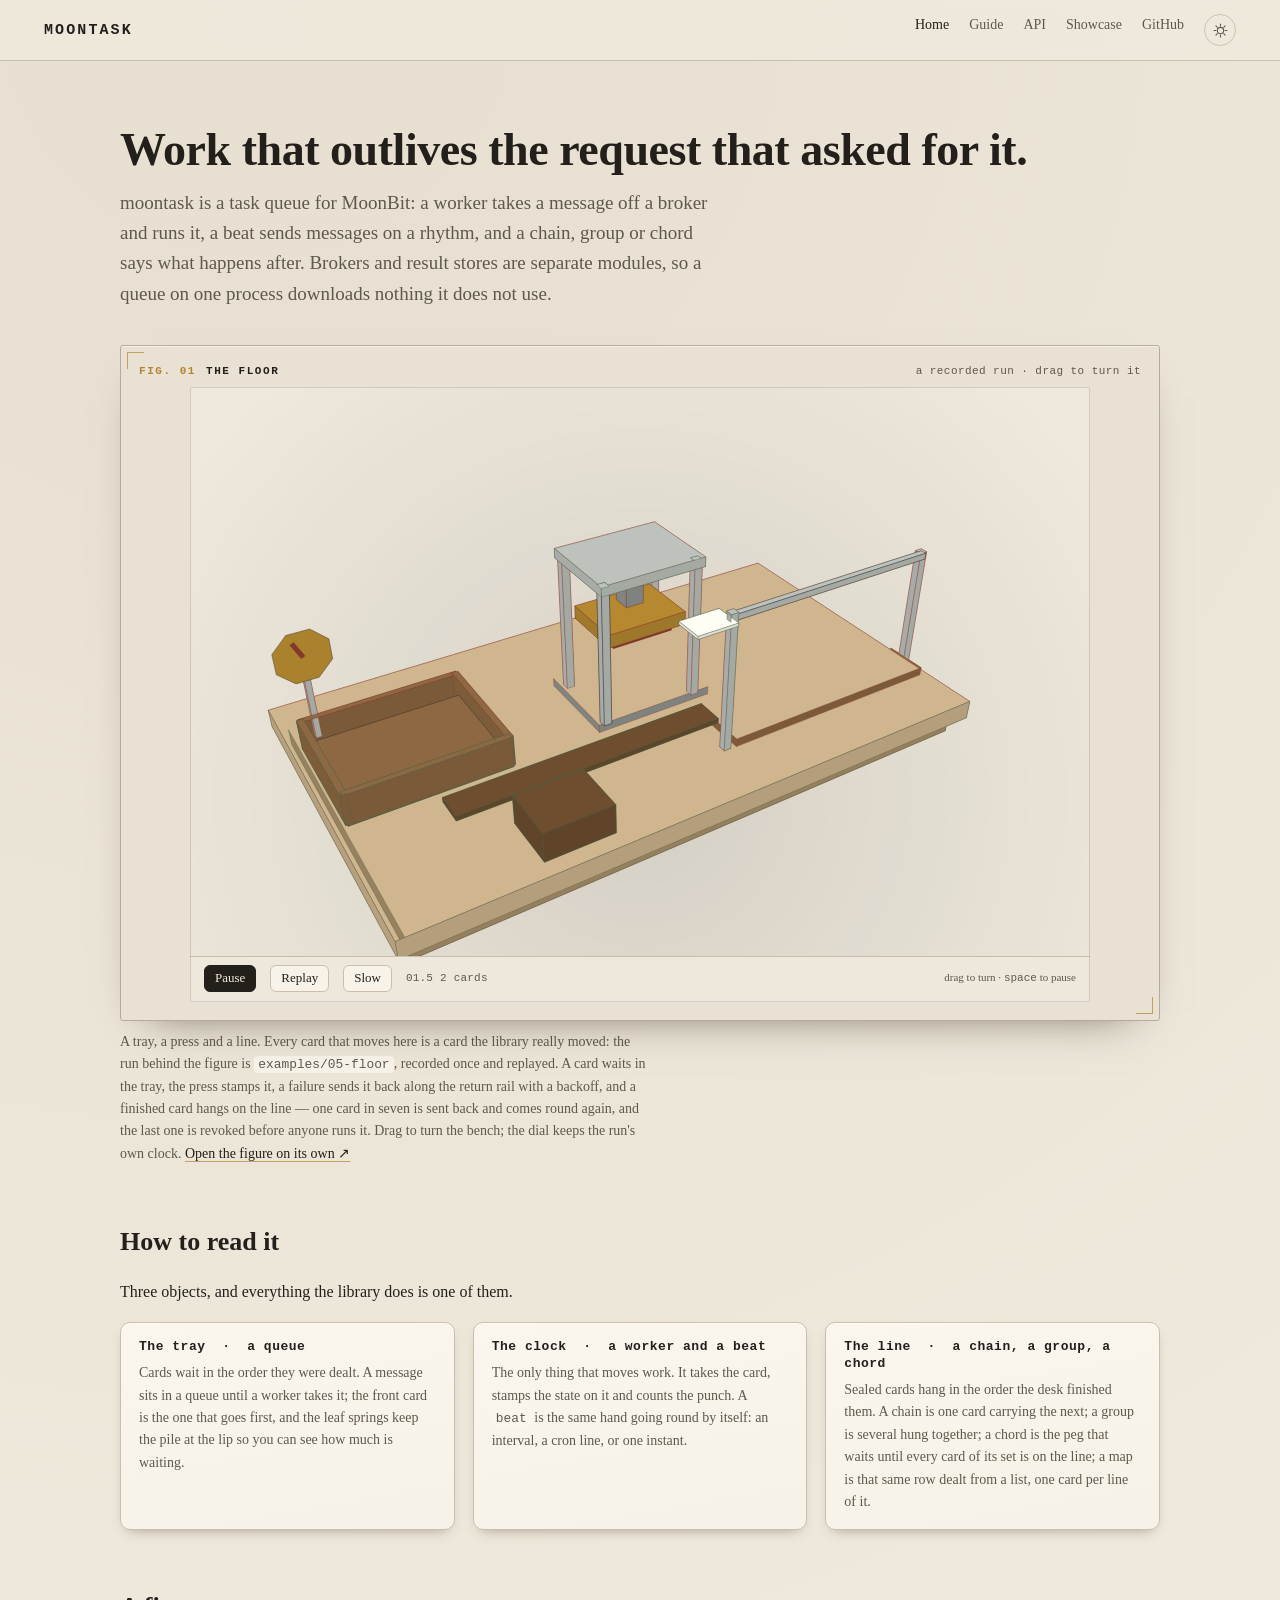
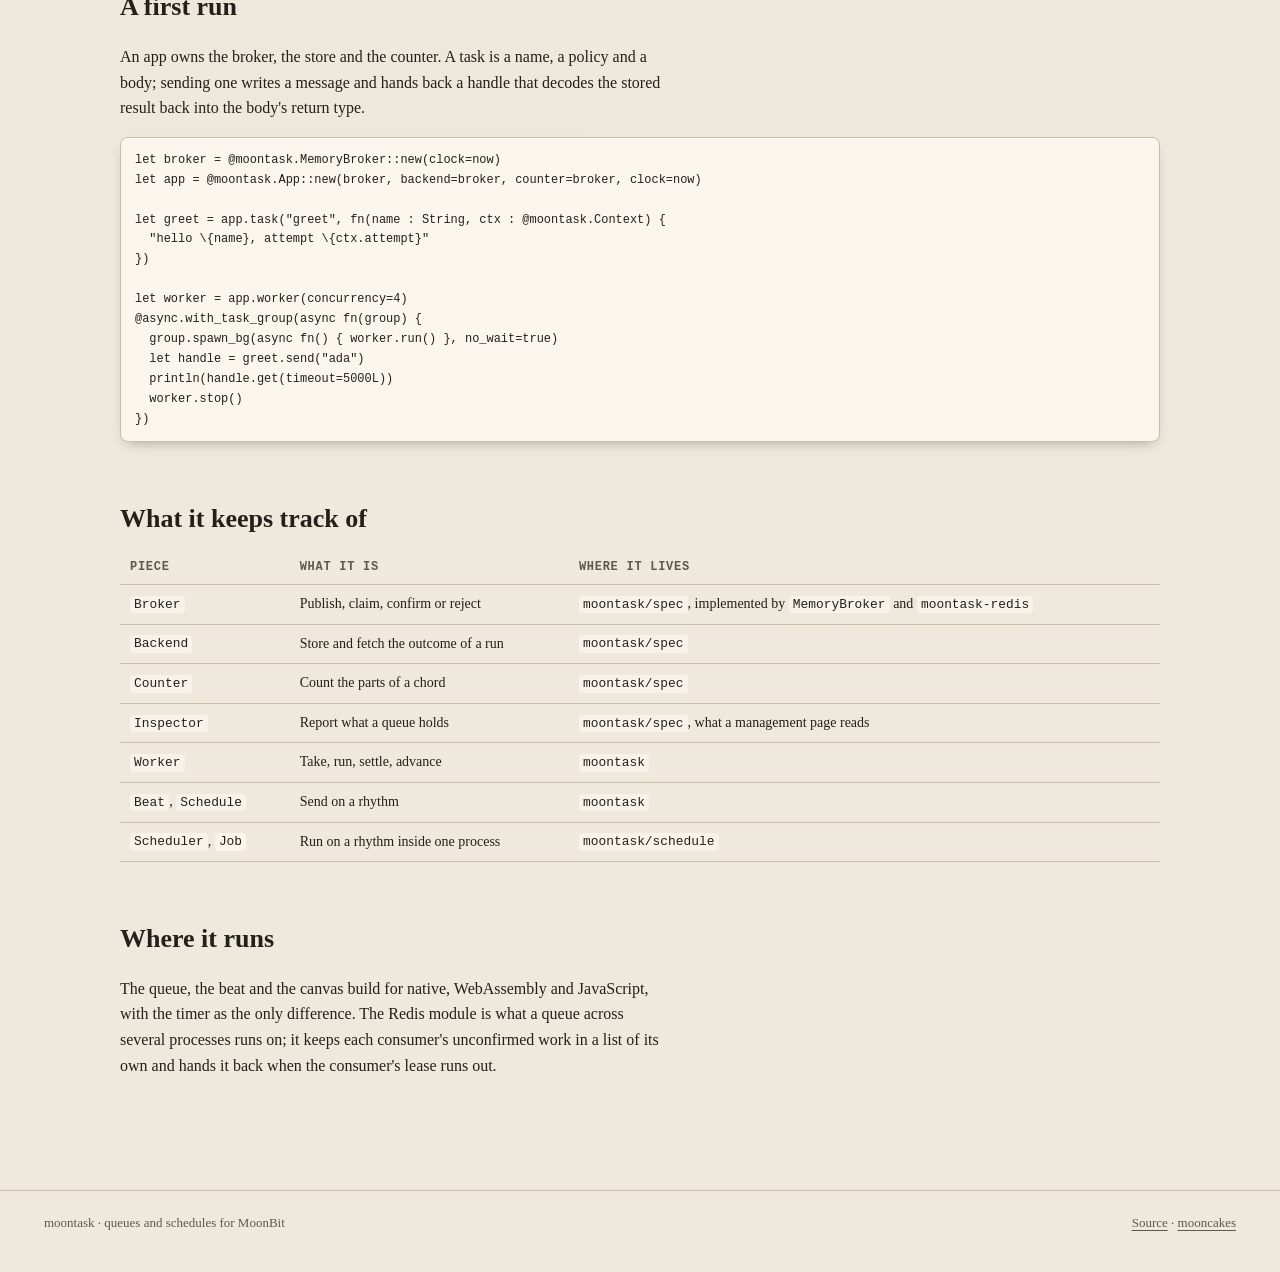
==== commit 5eee7f82: "docs(moontask): the fan-out and #task.def in the guide, the README and the skill. The guide gains a " ====
--- a/docs/index.html
+++ b/docs/index.html
@@ -55,7 +55,7 @@
     </div>
     <div class="tile">
       <h3>The line &nbsp;·&nbsp; a chain, a group, a chord</h3>
-      <p>Sealed cards hang in the order the desk finished them. A chain is one card carrying the next; a group is several hung together; a chord is the peg that waits until every card of its set is on the line.</p>
+      <p>Sealed cards hang in the order the desk finished them. A chain is one card carrying the next; a group is several hung together; a chord is the peg that waits until every card of its set is on the line; a map is that same row dealt from a list, one card per line of it.</p>
     </div>
   </div>
 
